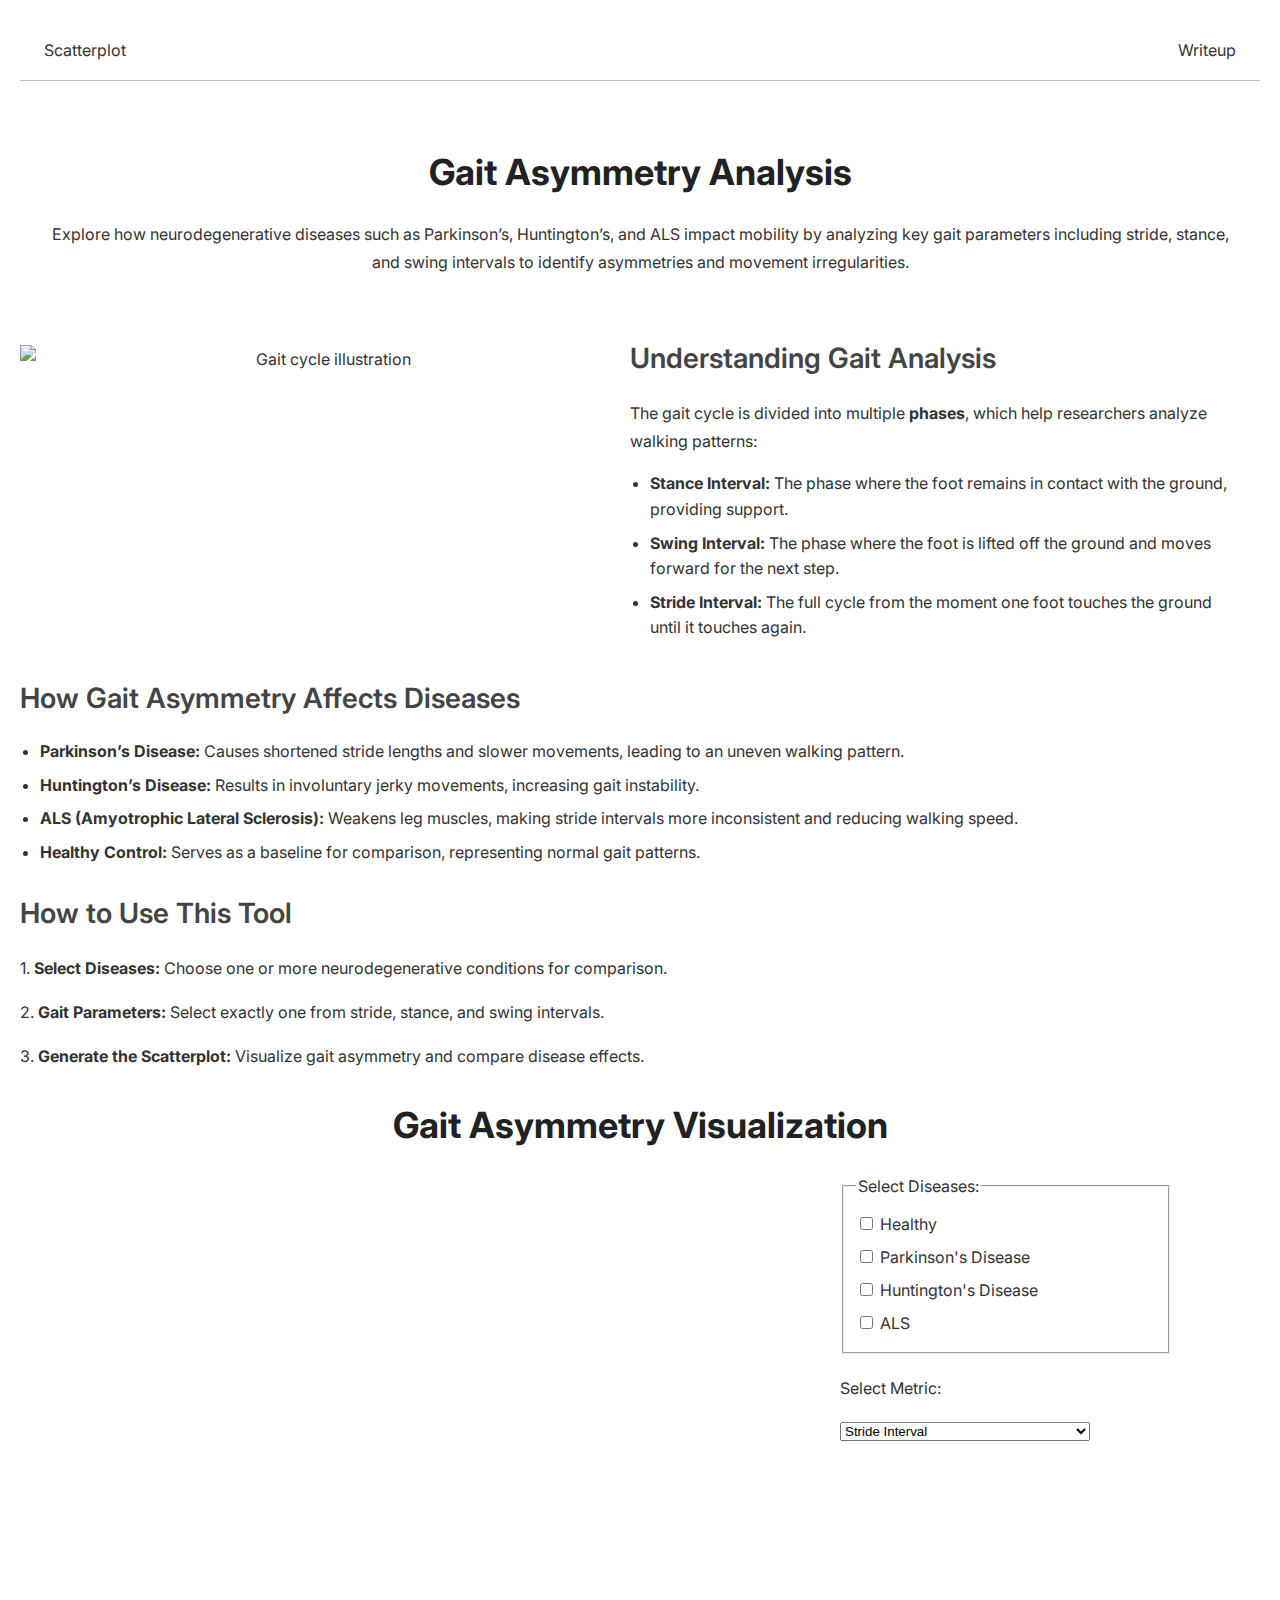
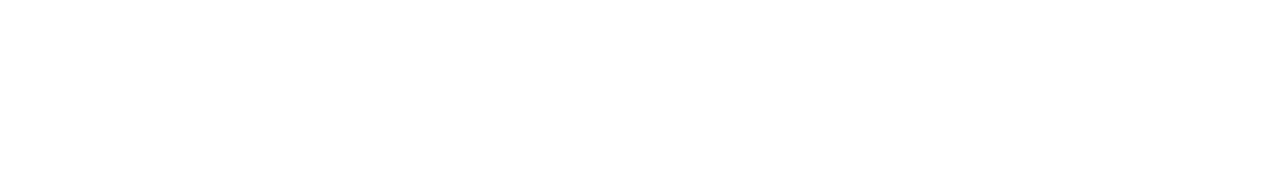
==== index.html @ 99014183 "First push" ====
<!DOCTYPE html>
<html lang="en">
<head>
    <meta charset="UTF-8">
    <meta name="viewport" content="width=device-width, initial-scale=1.0">
    <title>Gait Asymmetry Analysis</title>
    <link rel="stylesheet" href="style.css">
    <script src="https://d3js.org/d3.v6.min.js"></script>
</head>
<body>
    <nav>
        <a href="index.html" class="active">Scatterplot</a>
        <a href="writeup.html">Writeup</a>
    </nav>

    <header>
        <h1>Gait Asymmetry Analysis</h1>
        <p>Explore how neurodegenerative diseases such as Parkinson’s, Huntington’s, and ALS impact mobility by analyzing key gait parameters including stride, stance, and swing intervals to identify asymmetries and movement irregularities.</p>
    </header>

    <section class="container">
        <div class="content-wrapper">
            <div class="image-container">
                <img src="images/vis.png" alt="Gait cycle illustration" height="400" width="900">
            </div>
            <div class="text-content">
                <h2>Understanding Gait Analysis</h2>
                <p>The gait cycle is divided into multiple <strong>phases</strong>, which help researchers analyze walking patterns:</p>
                <ul>
                    <li><strong>Stance Interval:</strong> The phase where the foot remains in contact with the ground, providing support.</li>
                    <li><strong>Swing Interval:</strong> The phase where the foot is lifted off the ground and moves forward for the next step.</li>
                    <li><strong>Stride Interval:</strong> The full cycle from the moment one foot touches the ground until it touches again.</li>
                </ul>
            </div>
        </div>
    </section>

    <section class="container">
        <h2>How Gait Asymmetry Affects Diseases</h2>
        <ul>
            <li><strong>Parkinson’s Disease:</strong> Causes shortened stride lengths and slower movements, leading to an uneven walking pattern.</li>
            <li><strong>Huntington’s Disease:</strong> Results in involuntary jerky movements, increasing gait instability.</li>
            <li><strong>ALS (Amyotrophic Lateral Sclerosis):</strong> Weakens leg muscles, making stride intervals more inconsistent and reducing walking speed.</li>
            <li><strong>Healthy Control:</strong> Serves as a baseline for comparison, representing normal gait patterns.</li>
        </ul>
    </section>

    <section class="container">
        <h2>How to Use This Tool</h2>
        <p>1. <strong>Select Diseases:</strong> Choose one or more neurodegenerative conditions for comparison.</p>
        <p>2. <strong>Gait Parameters:</strong> Select exactly one from stride, stance, and swing intervals.</p>
        <p>3. <strong>Generate the Scatterplot:</strong> Visualize gait asymmetry and compare disease effects.</p>
    </section>

    <style>
        .axis-label { font-size: 12px; }
        .line { stroke: #000; stroke-width: 1.5; }
        .tooltip { 
            position: absolute; 
            background: #fff; 
            padding: 5px; 
            border: 1px solid #ccc; 
            border-radius: 3px; 
            pointer-events: none; 
        }
        .checkbox-label { margin-right: 10px; }
    </style>

    <h1>Gait Asymmetry Visualization</h1>
    
    <div class="scatterplot-container">
        <svg width="800" height="600"></svg>
      
        <div class="filter-container">
          <fieldset>
            <legend>Select Diseases:</legend>
            <label class="checkbox-label">
              <input type="checkbox" name="disease" value="Control"> Healthy
            </label>
            <label class="checkbox-label">
              <input type="checkbox" name="disease" value="Park"> Parkinson's Disease
            </label>
            <label class="checkbox-label">
              <input type="checkbox" name="disease" value="Hunt"> Huntington's Disease
            </label>
            <label class="checkbox-label">
              <input type="checkbox" name="disease" value="ALS"> ALS
            </label>
          </fieldset>
      
          <label for="metric-select">Select Metric:</label>
          <select id="metric-select">
            <option value="stride">Stride Interval</option>
            <option value="swing">Swing Interval</option>
            <option value="stance">Stance Interval</option>
          </select>
      
        </div>
    </div>

    <script src="script.js"></script>
</body>
</html>
---- style.css ----
@import url('https://fonts.googleapis.com/css2?family=Inter:wght@300;400;600&display=swap');

body {
    font-family: 'Inter', sans-serif;
    margin: 20px;
    background-color: #ffffff;  
    line-height:1.75; 
    color: #333;
}

header {
    text-align: center;
    padding: 20px;
} 

h1 {
    font-size: 36px;  
    font-weight: 700;
    color: #222;
    text-align: center;
    margin-bottom: 15px;
}

h2 {
    font-size: 28px;  
    font-weight: 600;
    color: #444;
    margin-bottom: 10px;
}

h3 {
    font-size: 22px;
    font-weight: 500;
    color: #007BFF;
    margin-bottom: 8px;
}

.tab {
    padding: 15px 30px;
    cursor: pointer;
    background-color: #FF6B6B;
    color: white;
    font-size: 18px;
    border: none;
    border-radius: 8px 8px 0 0;
    margin: 0 5px;
}

.tab.active {
    background-color: #4CAF50;
}

.content-wrapper {
    display: flex;
    align-items: center;
}

.text-content {
    flex: 1;
    padding-right: 20px;
}

.image-container {
    flex: 1;
    text-align: center;
}

.image-container img {
    float: left;
    width: 100%; /* Ensures responsiveness */
    max-width: 800px; /* Adjusted to make it smaller */
    height: auto;
    margin-right: 15px;
}

label {
    display: block;
    margin: 5px 0;
}

button {
    padding: 12px 20px;
    background: linear-gradient(90deg, #4CAF50, #2E7D32);  
    border: none;
    border-radius: 6px;
    cursor: pointer;
    font-size: 16px;
    font-weight: 500;
    transition: all 0.3s ease-in-out;
    box-shadow: 0 4px 6px rgba(0, 0, 0, 0.1);  
}

button:hover {
    background: linear-gradient(90deg, #43A047, #1B5E20);
    transform: translateY(-2px);  
}


#scatterplot {
    width: 100%;
    height: 500px;
    border: 1px solid #ccc;
    display: flex;
    justify-content: center;
    align-items: center;
    background: white;
    border-radius: 8px;
}

.content-section {
    padding: 30px;
    background: #ffffff;
    border-radius: 10px;
    box-shadow: 0 4px 10px rgba(0, 0, 0, 0.08);  /* ✅ Soft shadow */
    max-width: 900px;
    margin: 20px auto;
}

.content-section.active {
    display: block;
}



/* List styling */
ul {
    padding-left: 20px;
    margin-bottom: 10px;
}

ul li {
    margin-bottom: 8px;  
    line-height: 1.6; 
}

ul li p {
    margin: 0;  
}

/* Highlighted text for color-coded diseases */
span {
    font-weight: bold;
}

/* Paragraph styling */
p {
    margin-bottom: 15px;
}

/* Improved spacing for readability */
.content-section {
    padding: 20px;
    background: white;
    border-radius: 8px;
}

/* Navigation bar styling */
nav {
    display: flex; /* Use Flexbox for layout */
    justify-content: space-between; /* Evenly space links */
    align-items: center; /* Align links vertically */
    padding: 0.5em 1em; /* Add padding around the nav bar */
    margin-bottom: 1em; /* Space below the navigation bar */
    border-bottom: 1px solid oklch(80% 3% 200); /* Subtle gray border */
}

/* Navigation links styling */
nav a {
    text-decoration: none; /* Remove underline */
    color: inherit; /* Inherit text color */
    text-align: center; /* Center the text */
    padding: 0.5em; /* Add spacing around links */
    transition: color 0.3s, border-bottom 0.3s; /* Smooth hover effect */
}

/* Highlight for current page */
nav a.current {
    border-bottom: 0.4em solid oklch(80% 3% 200); /* Thicker bottom border */
    padding-bottom: 0.1em; /* Adjust spacing to maintain alignment */
}

/* Hover effect for links */
nav a:hover {
    color: var(--color-accent); /* Change color to the accent color */
    border-bottom: 0.4em solid var(--color-accent); /* Add hover border effect */
}


#selectionForm {
    display: flex;
    flex-wrap: wrap;
    gap: 20px;
    justify-content: center;
    align-items: flex-start;
}

fieldset {
    flex: 1;
    min-width: 300px;
}

/* Ensure button stays below */
#selectionForm button {
    display: block;
    width: 100%;
    max-width: 200px;
    margin: 20px auto 0;
}

nav {
    --border-color: oklch(50% 10% 200 / 40%); /* Darker and semi-transparent */
    border-bottom-color: var(--border-color);
}
nav a:hover {
    background-color: color-mix(in oklch, var(--color-accent), canvas 85%);
}

.scatterplot-container {
    display: flex;  
    align-items: flex-start;  
    gap: 20px;  
}

.filter-container {
    display: flex;
    flex-direction: column; 
    gap: 15px;  
    max-width: 250px;  
}
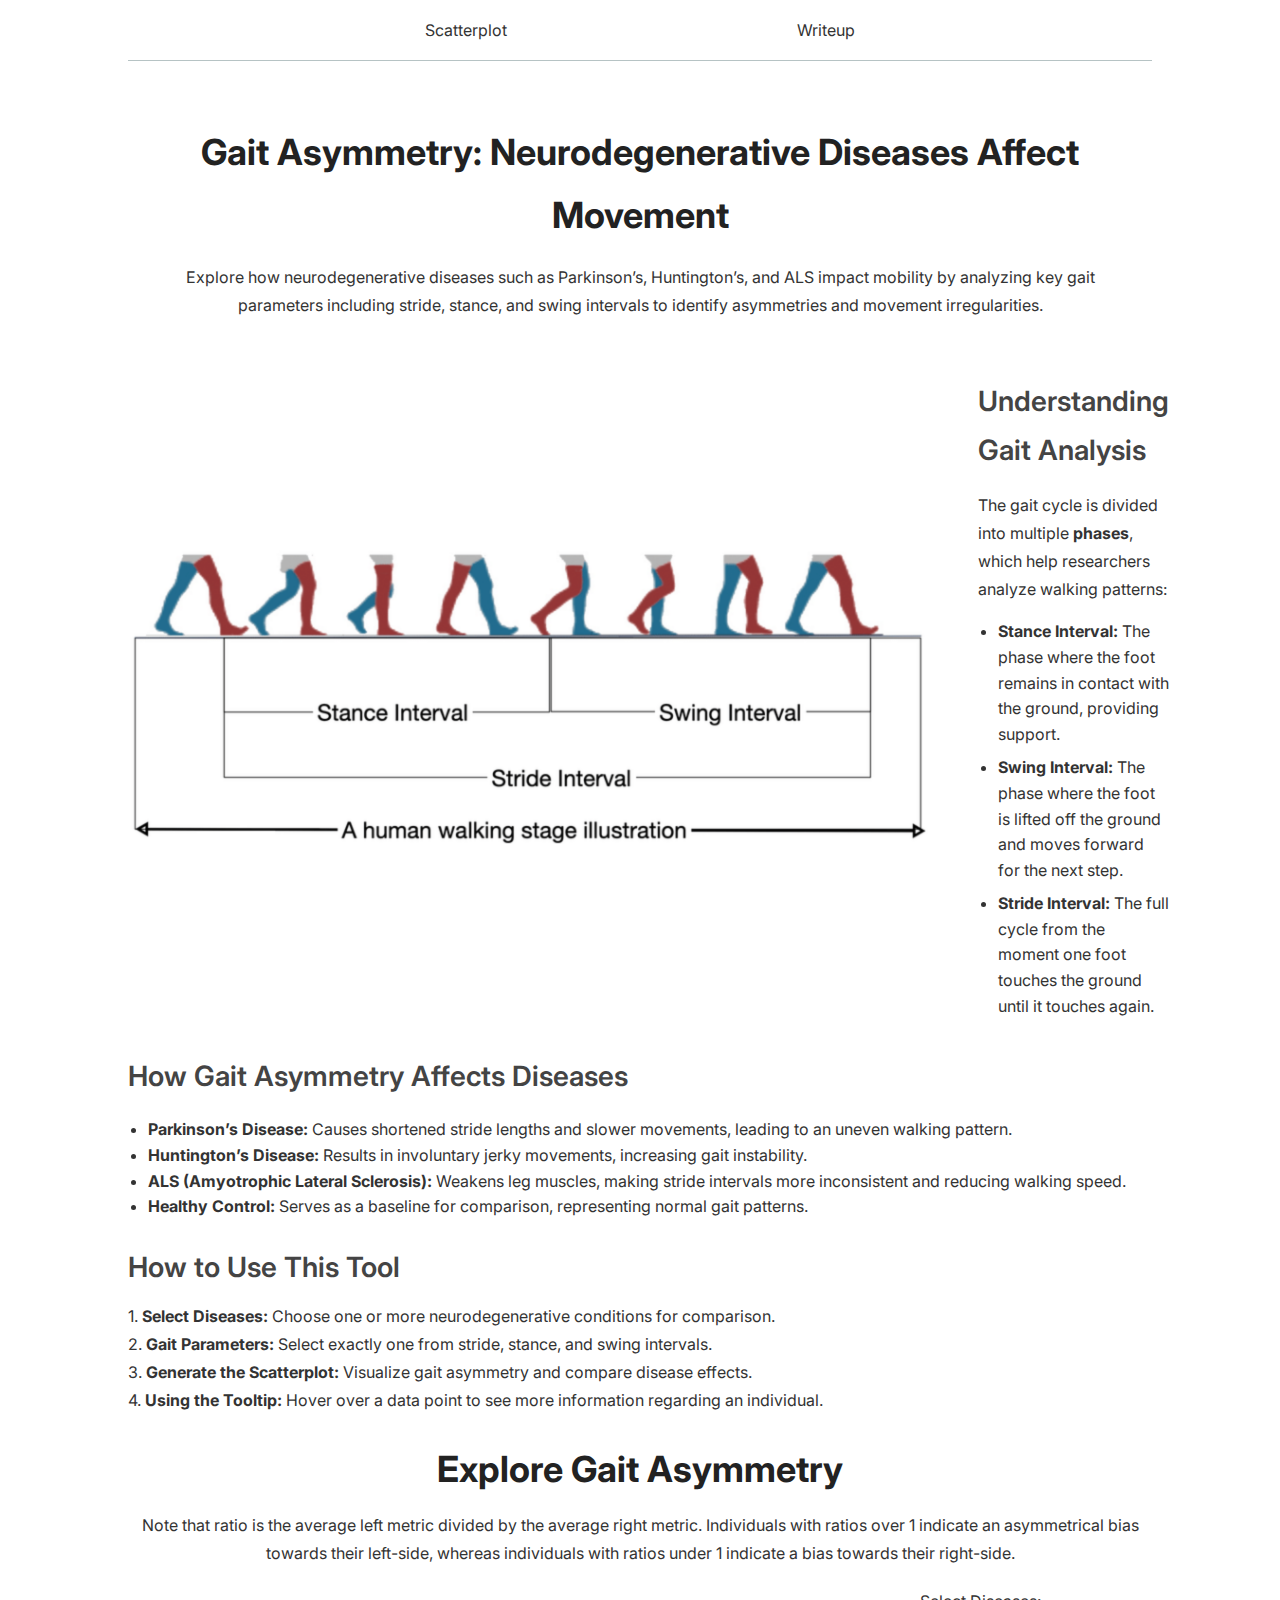
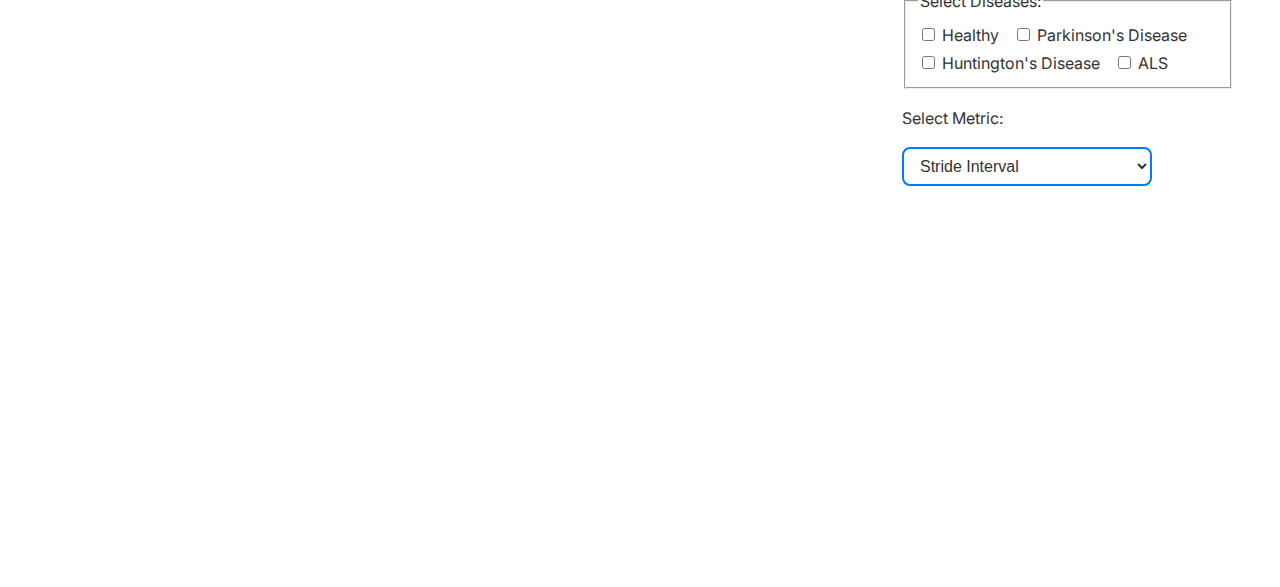
==== commit 8470ac03: "Preliminary push" ====
--- a/index.html
+++ b/index.html
@@ -14,7 +14,7 @@
     </nav>
 
     <header>
-        <h1>Gait Asymmetry Analysis</h1>
+        <h1>Gait Asymmetry: Neurodegenerative Diseases Affect Movement</h1>
         <p>Explore how neurodegenerative diseases such as Parkinson’s, Huntington’s, and ALS impact mobility by analyzing key gait parameters including stride, stance, and swing intervals to identify asymmetries and movement irregularities.</p>
     </header>
 
@@ -35,7 +35,7 @@
         </div>
     </section>
 
-    <section class="container">
+    <section class="container" id="instructions">
         <h2>How Gait Asymmetry Affects Diseases</h2>
         <ul>
             <li><strong>Parkinson’s Disease:</strong> Causes shortened stride lengths and slower movements, leading to an uneven walking pattern.</li>
@@ -45,11 +45,12 @@
         </ul>
     </section>
 
-    <section class="container">
+    <section class="container" id="instructions">
         <h2>How to Use This Tool</h2>
         <p>1. <strong>Select Diseases:</strong> Choose one or more neurodegenerative conditions for comparison.</p>
         <p>2. <strong>Gait Parameters:</strong> Select exactly one from stride, stance, and swing intervals.</p>
         <p>3. <strong>Generate the Scatterplot:</strong> Visualize gait asymmetry and compare disease effects.</p>
+        <p>4. <strong>Using the Tooltip:</strong> Hover over a data point to see more information regarding an individual.</p>
     </section>
 
     <style>
@@ -66,8 +67,9 @@
         .checkbox-label { margin-right: 10px; }
     </style>
 
-    <h1>Gait Asymmetry Visualization</h1>
-    
+    <h1>Explore Gait Asymmetry</h1>
+    <p id="description">Note that ratio is the average left metric divided by the average right metric. Individuals with ratios over 1 indicate an asymmetrical bias towards their left-side, whereas individuals with ratios under 1 indicate a bias towards their right-side.</p>
+
     <div class="scatterplot-container">
         <svg width="800" height="600"></svg>
       
--- a/style.css
+++ b/style.css
@@ -6,6 +6,8 @@
     background-color: #ffffff;  
     line-height:1.75; 
     color: #333;
+    max-width: 80%;
+    margin: auto;
 }
 
 header {
@@ -18,7 +20,7 @@
     font-weight: 700;
     color: #222;
     text-align: center;
-    margin-bottom: 15px;
+    margin-bottom: 10px;
 }
 
 h2 {
@@ -70,12 +72,7 @@
     width: 100%; /* Ensures responsiveness */
     max-width: 800px; /* Adjusted to make it smaller */
     height: auto;
-    margin-right: 15px;
-}
-
-label {
-    display: block;
-    margin: 5px 0;
+    margin-right: 850px;
 }
 
 button {
@@ -157,7 +154,7 @@
 /* Navigation bar styling */
 nav {
     display: flex; /* Use Flexbox for layout */
-    justify-content: space-between; /* Evenly space links */
+    justify-content: space-evenly; /* Evenly space links */
     align-items: center; /* Align links vertically */
     padding: 0.5em 1em; /* Add padding around the nav bar */
     margin-bottom: 1em; /* Space below the navigation bar */
@@ -228,7 +225,64 @@
     max-width: 250px;  
 }
 
-
-
-
-
+#description {
+    /* padding: 10px; */
+    text-align: center;
+    
+    width: fit-content; /* Keeps the box tight around content */
+    margin: 10px auto; /* Centers horizontally */
+    margin-bottom: 20px;
+}
+
+label {
+    font-size: 16px;
+    /* font-weight: bold; */
+    color: #333;
+    margin-right: 10px;
+}
+
+select {
+    font-size: 16px;
+    padding: 8px 12px;
+    border: 2px solid #007BFF; /* Blue border */
+    border-radius: 8px;
+    background-color: #fff;
+    color: #333;
+    cursor: pointer;
+    outline: none;
+    transition: 0.3s;
+}
+
+/* Hover effect */
+select:hover {
+    border-color: #0056b3;
+}
+
+/* Focus effect */
+select:focus {
+    border-color: #0056b3;
+    box-shadow: 0px 0px 5px rgba(0, 91, 187, 0.5);
+}
+
+/* Style dropdown options */
+option {
+    background-color: #fff;
+    color: #333;
+    font-family: 'Inter', sans-serif;
+}
+
+#instructions p {
+    margin: 0px;
+}
+
+#instructions li {
+    margin: 0px;
+}
+
+
+
+
+
+
+
+
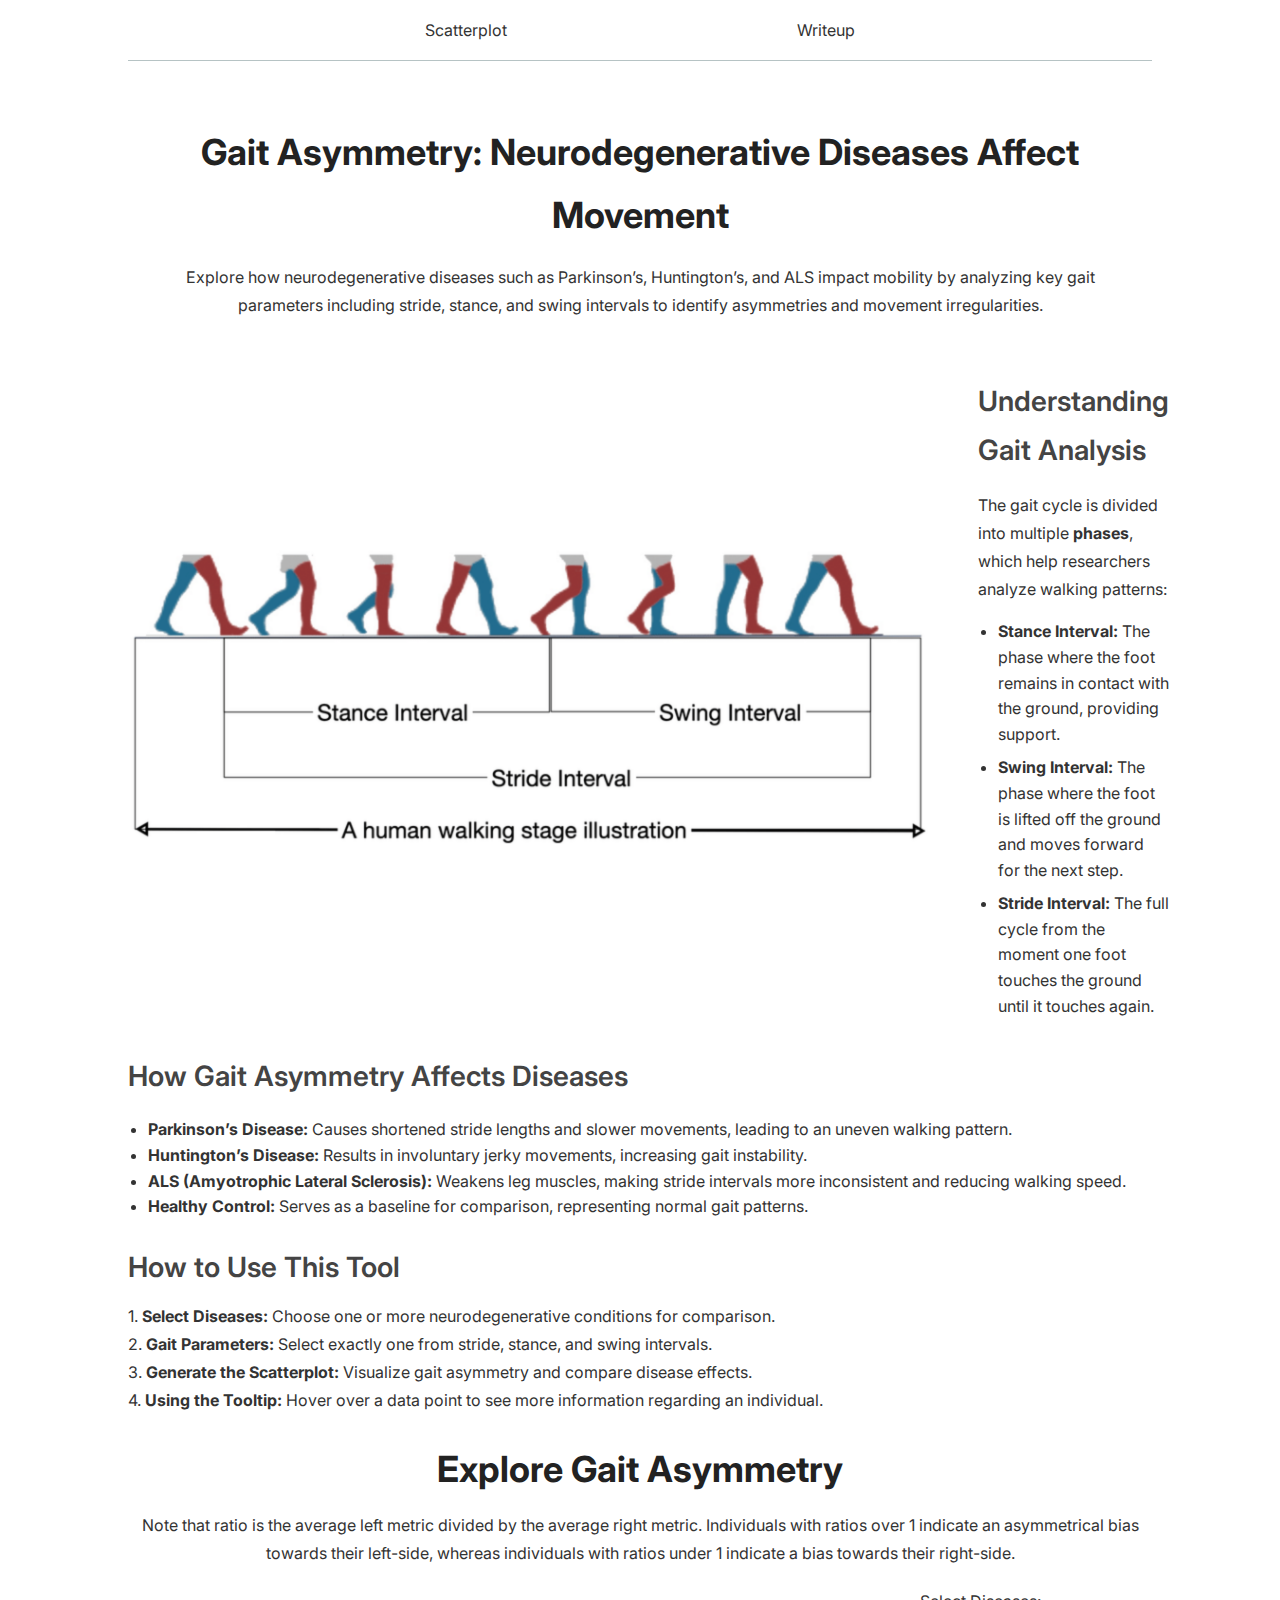
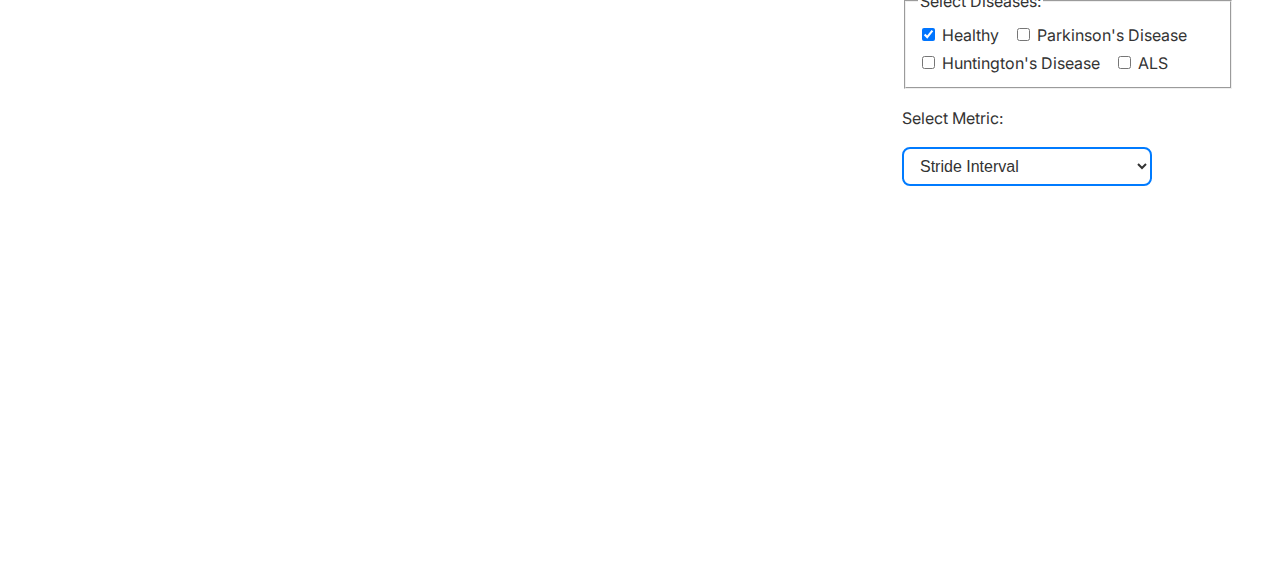
==== commit b5939f71: "checked" ====
--- a/index.html
+++ b/index.html
@@ -77,7 +77,7 @@
           <fieldset>
             <legend>Select Diseases:</legend>
             <label class="checkbox-label">
-              <input type="checkbox" name="disease" value="Control"> Healthy
+              <input type="checkbox" name="disease" value="Control" checked> Healthy
             </label>
             <label class="checkbox-label">
               <input type="checkbox" name="disease" value="Park"> Parkinson's Disease
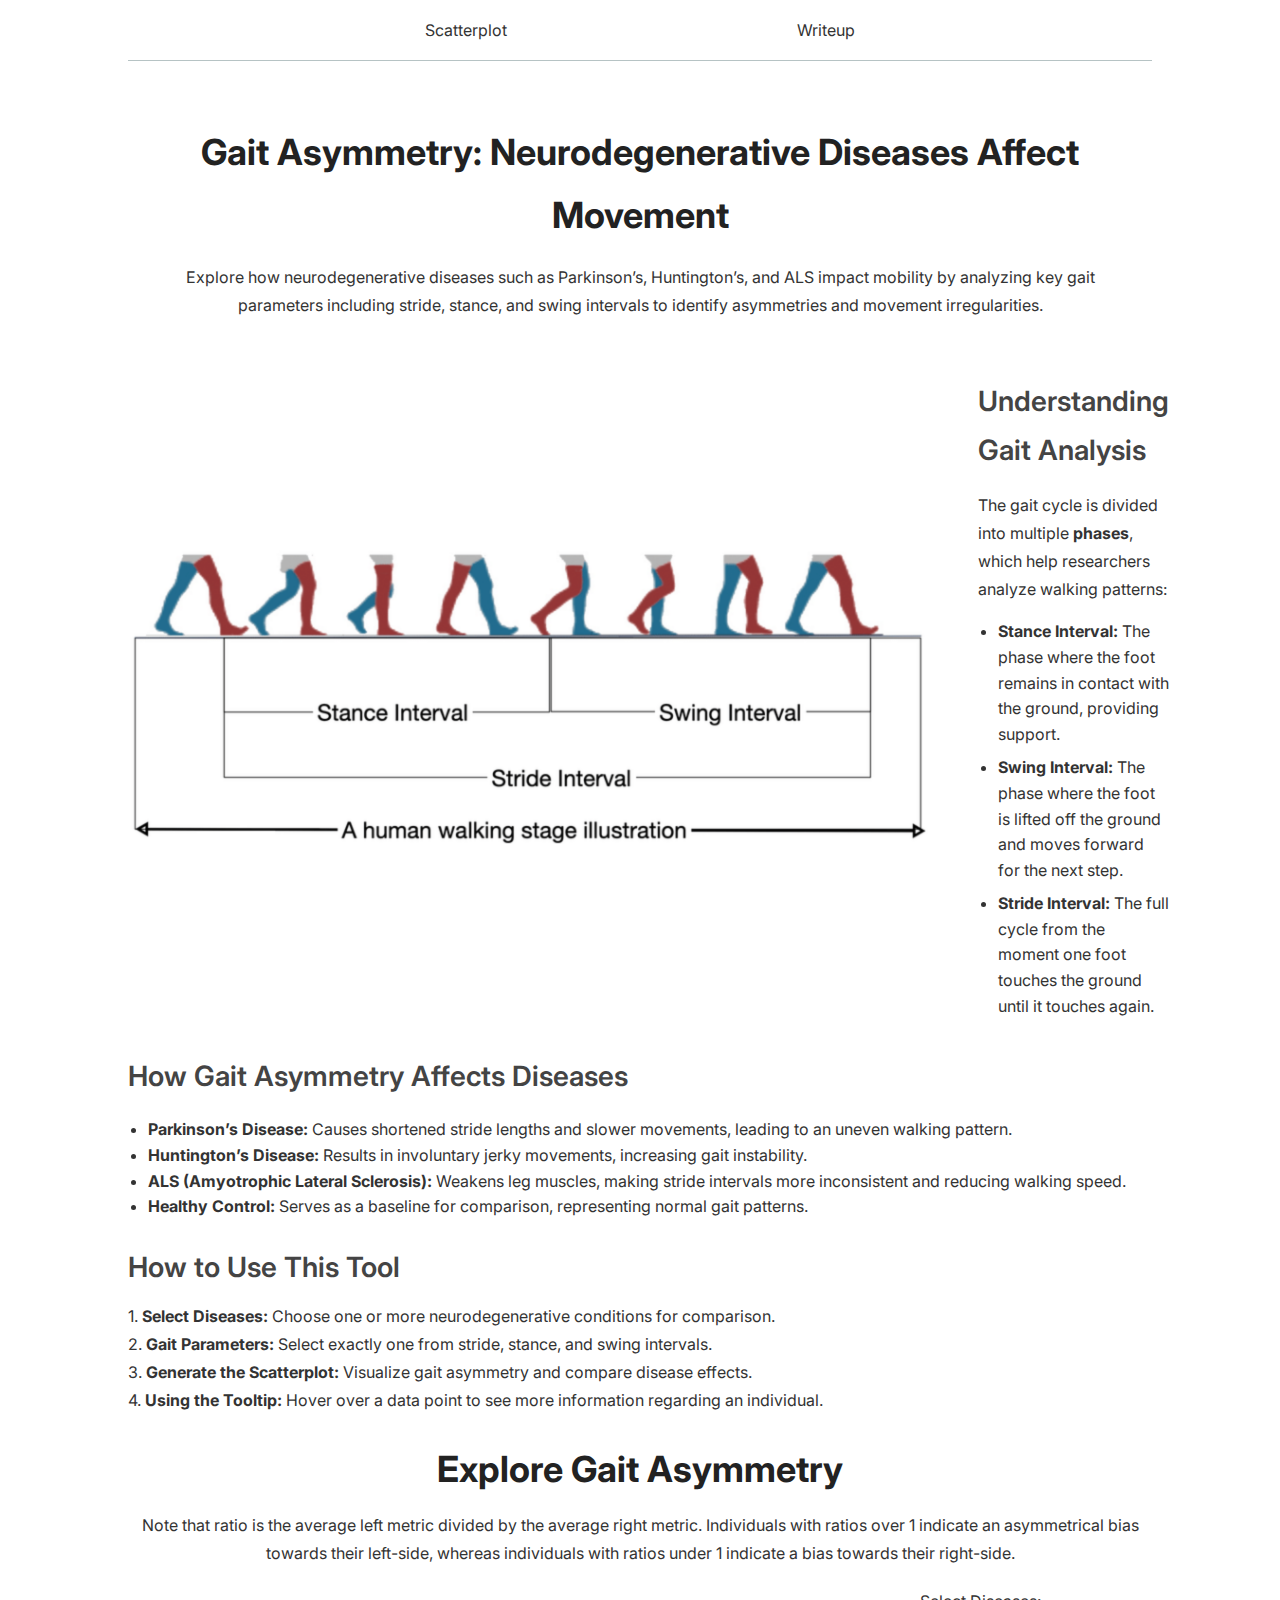
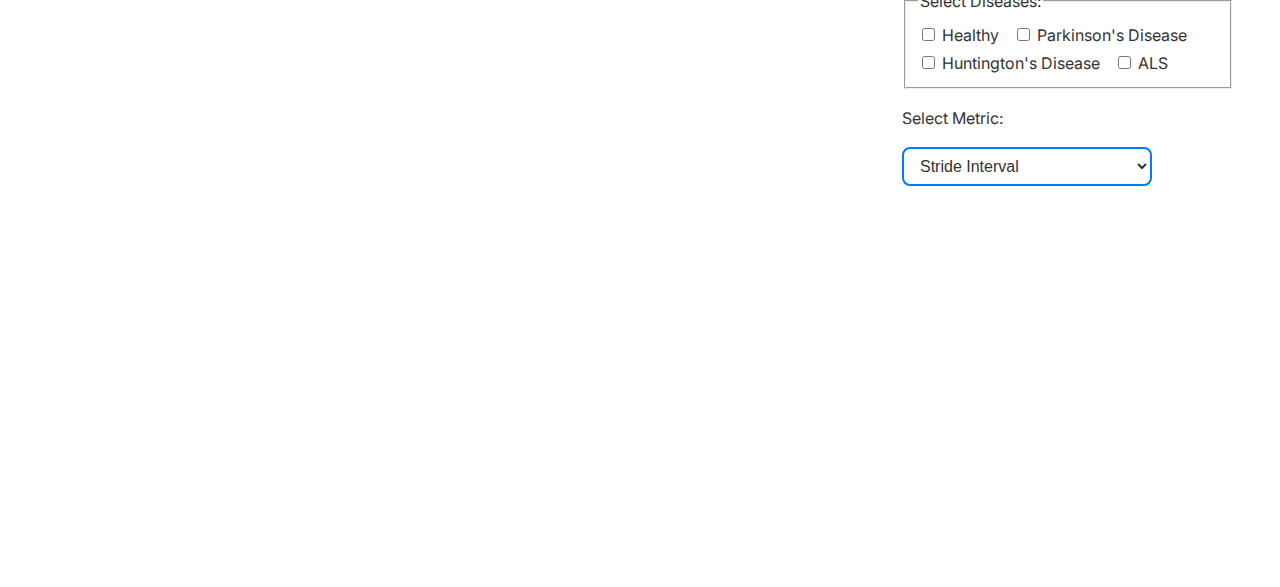
==== commit 4cf263d3: "Fixed links" ====
--- a/index.html
+++ b/index.html
@@ -10,7 +10,7 @@
 <body>
     <nav>
         <a href="index.html" class="active">Scatterplot</a>
-        <a href="writeup.html">Writeup</a>
+        <a href="../writeup/index.html">Writeup</a>
     </nav>
 
     <header>
@@ -77,7 +77,7 @@
           <fieldset>
             <legend>Select Diseases:</legend>
             <label class="checkbox-label">
-              <input type="checkbox" name="disease" value="Control" checked> Healthy
+              <input type="checkbox" name="disease" value="Control"> Healthy
             </label>
             <label class="checkbox-label">
               <input type="checkbox" name="disease" value="Park"> Parkinson's Disease
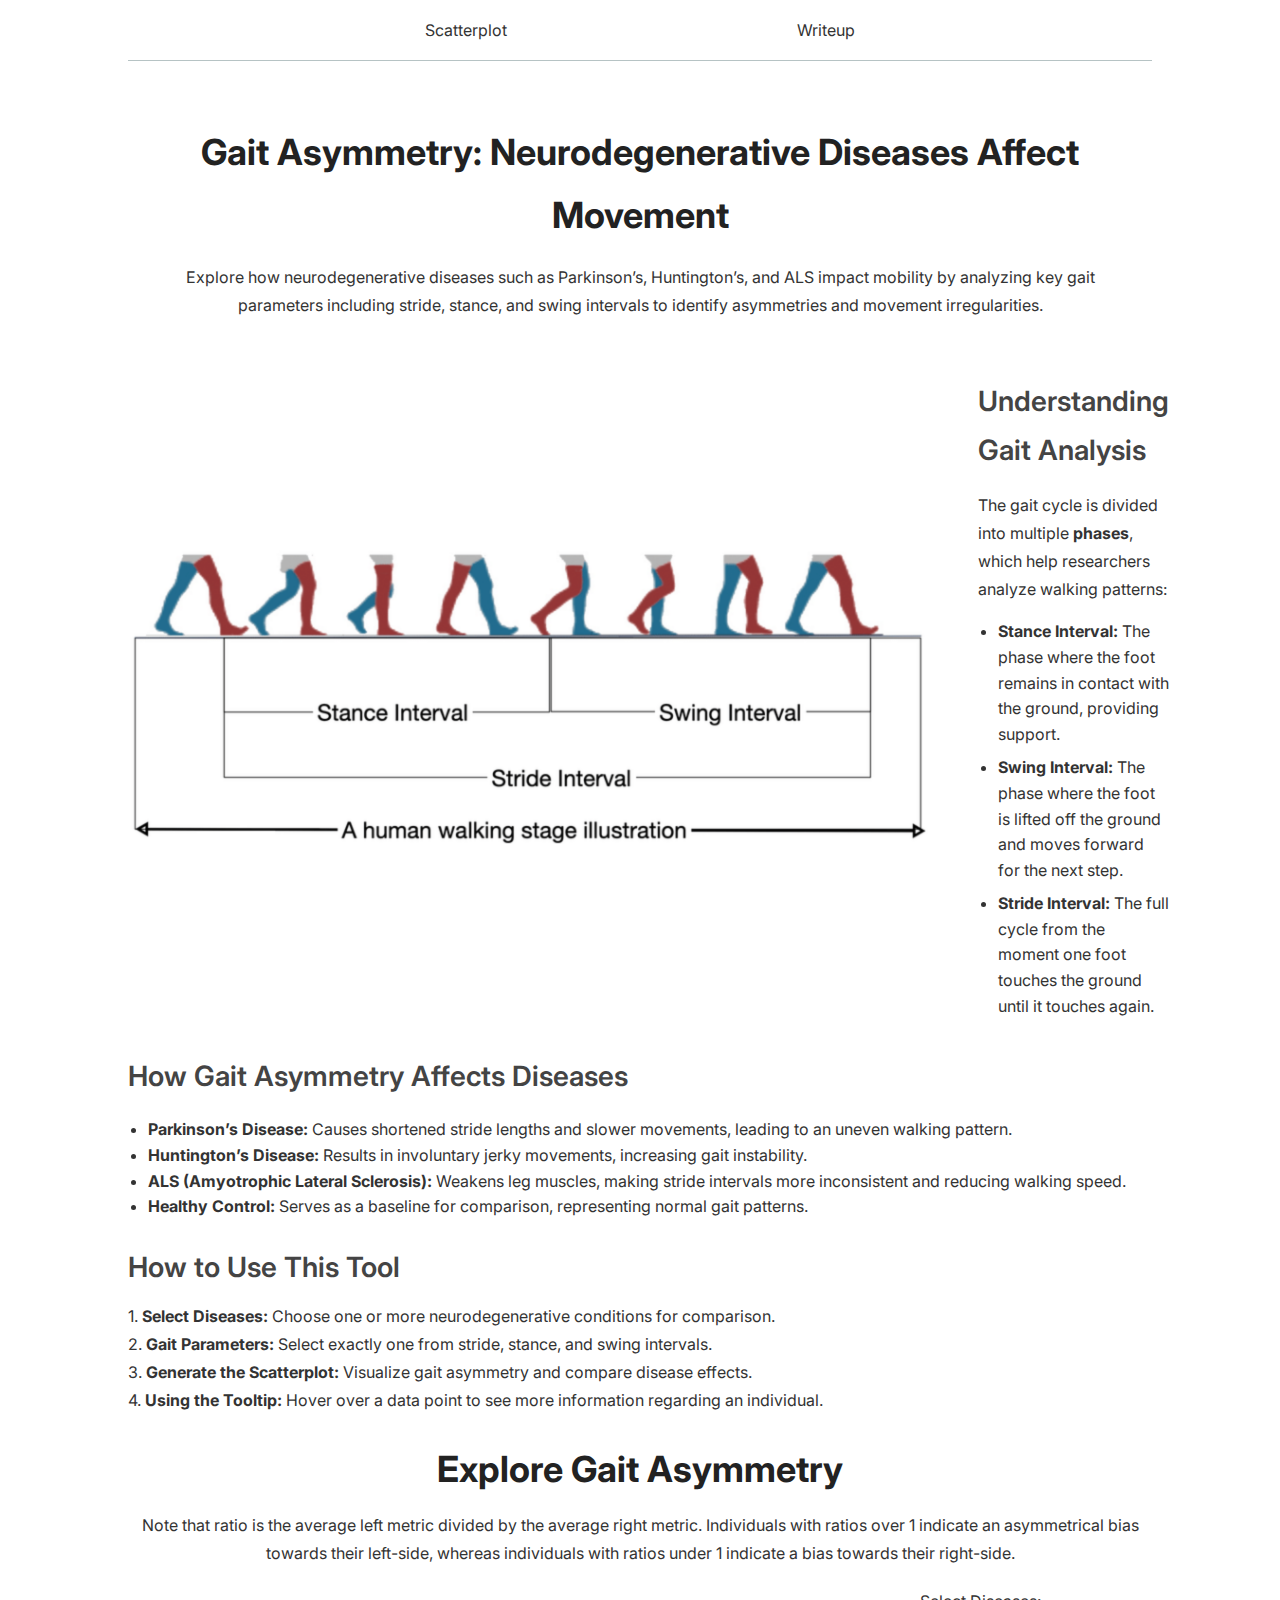
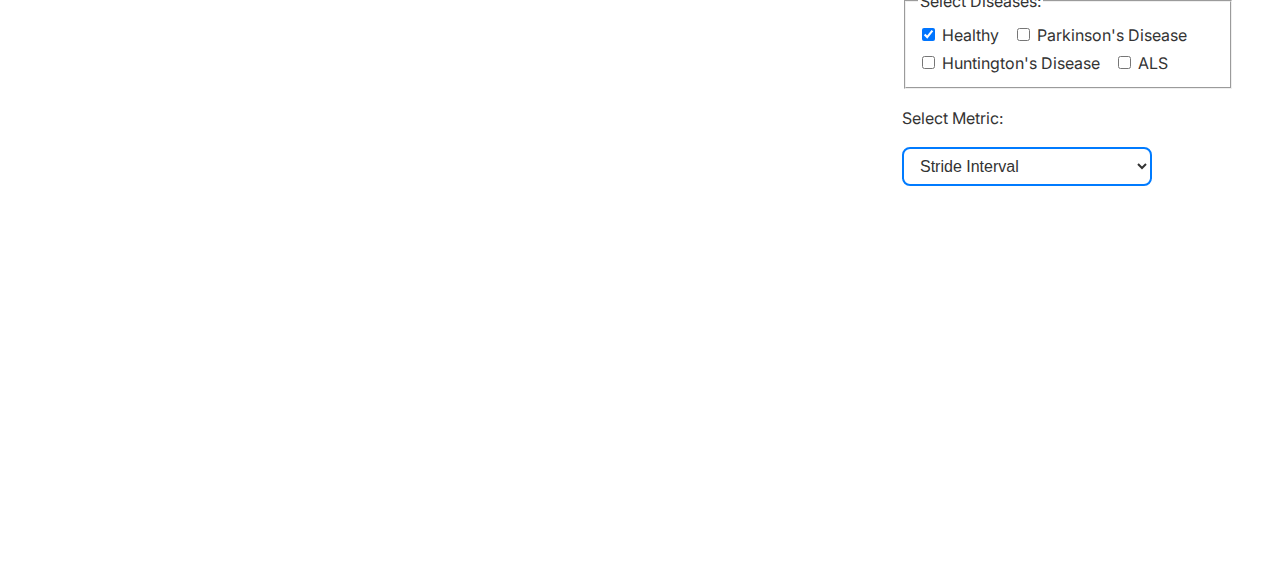
==== commit f3306f59: "Merge branch 'main' of https://github.com/averma205/gait-asymmetry" ====
--- a/index.html
+++ b/index.html
@@ -77,7 +77,7 @@
           <fieldset>
             <legend>Select Diseases:</legend>
             <label class="checkbox-label">
-              <input type="checkbox" name="disease" value="Control"> Healthy
+              <input type="checkbox" name="disease" value="Control" checked> Healthy
             </label>
             <label class="checkbox-label">
               <input type="checkbox" name="disease" value="Park"> Parkinson's Disease
